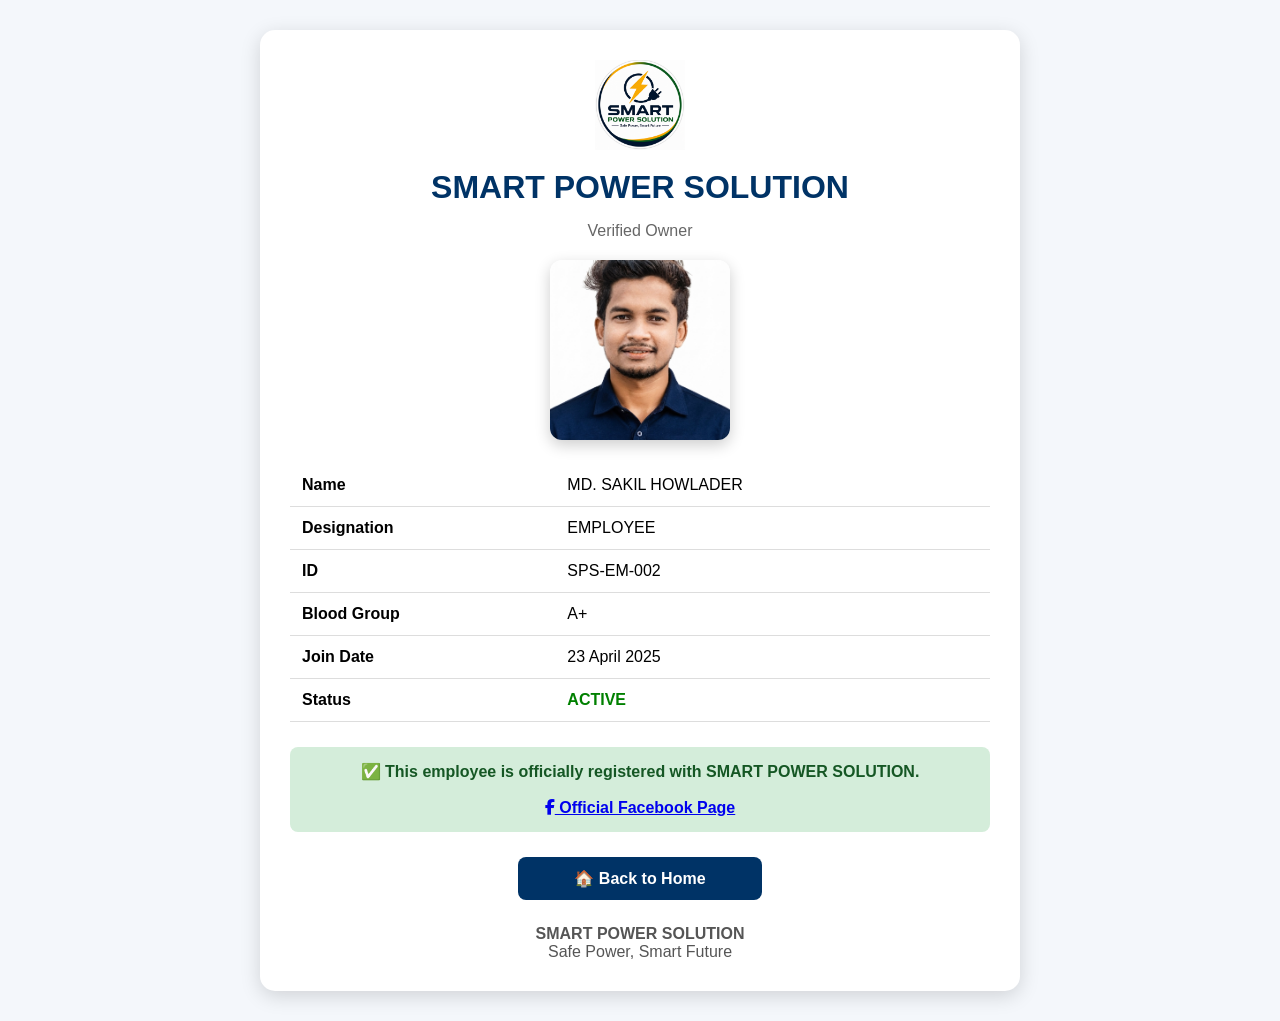
==== employee/sakil.html @ 56189e11 "Create sakil.html" ====
<!DOCTYPE html>
<html lang="en">
<head>
<meta charset="UTF-8">
<meta name="viewport" content="width=device-width, initial-scale=1.0">

<link rel="stylesheet" href="https://cdnjs.cloudflare.com/ajax/libs/font-awesome/6.7.2/css/all.min.css">

<title>Employee Verification</title>

<style>

body{
margin:0;
font-family:Arial,sans-serif;
background:#f4f7fb;
}

.card{
max-width:700px;
margin:30px auto;
background:#fff;
padding:30px;
border-radius:15px;
box-shadow:0 5px 20px rgba(0,0,0,.15);
}

.logo{
text-align:center;
}

.logo img{
width:90px;
margin-bottom:10px;
}

.logo h1{
color:#003366;
margin:5px 0;
}

.logo p{
color:#666;
}

.photo{
text-align:center;
margin:20px 0;
}

.photo img{
width:180px;
height:180px;
object-fit:cover;
border-radius:12px;
box-shadow:0 5px 15px rgba(0,0,0,.2);
}

table{
width:100%;
border-collapse:collapse;
margin-top:20px;
}

table td{
padding:12px;
border-bottom:1px solid #ddd;
}

.verify{
margin-top:25px;
background:#d4edda;
color:#155724;
padding:15px;
border-radius:8px;
text-align:center;
font-weight:bold;
}

.home{
display:block;
width:220px;
margin:25px auto;
padding:12px;
background:#003366;
color:#fff;
text-align:center;
text-decoration:none;
border-radius:8px;
font-weight:bold;
}

.home:hover{
background:#005bbb;
}

footer{
text-align:center;
margin-top:20px;
color:#555;
}

</style>

</head>

<body>

<div class="card">

<div class="logo">

<img src="../IMG_1128.png" alt="Company Logo">

<h1>SMART POWER SOLUTION</h1>

<p>Verified Owner</p>

</div>

<div class="photo">

<img src="photos/IMG_1172.jpeg" alt="MD. SAKIL HOWLADER">

</div>

<table>

<tr>
<td><b>Name</b></td>
<td>MD. SAKIL HOWLADER</td>
</tr>

<tr>
<td><b>Designation</b></td>
<td>EMPLOYEE</td>
</tr>

<tr>
<td><b>ID</b></td>
<td>SPS-EM-002</td>
</tr>

<tr>
<td><b>Blood Group</b></td>
<td>A+</td>
</tr>

<tr>
<td><b>Join Date</b></td>
<td>23 April 2025</td>
</tr>

<tr>
<td><b>Status</b></td>
<td style="color:green;"><b>ACTIVE</b></td>
</tr>

</table>

<div class="verify">

✅ This employee is officially registered with SMART POWER SOLUTION.

<br><br>

<a href="https://www.facebook.com/share/1ABEPChPc4/?mibextid=wwXIfr" target="_blank">

<i class="fa-brands fa-facebook-f"></i>

Official Facebook Page

</a>

</div>

<a href="../index.html" class="home">🏠 Back to Home</a>

<footer>

<b>SMART POWER SOLUTION</b><br>

Safe Power, Smart Future

</footer>

</div>

</body>
</html>
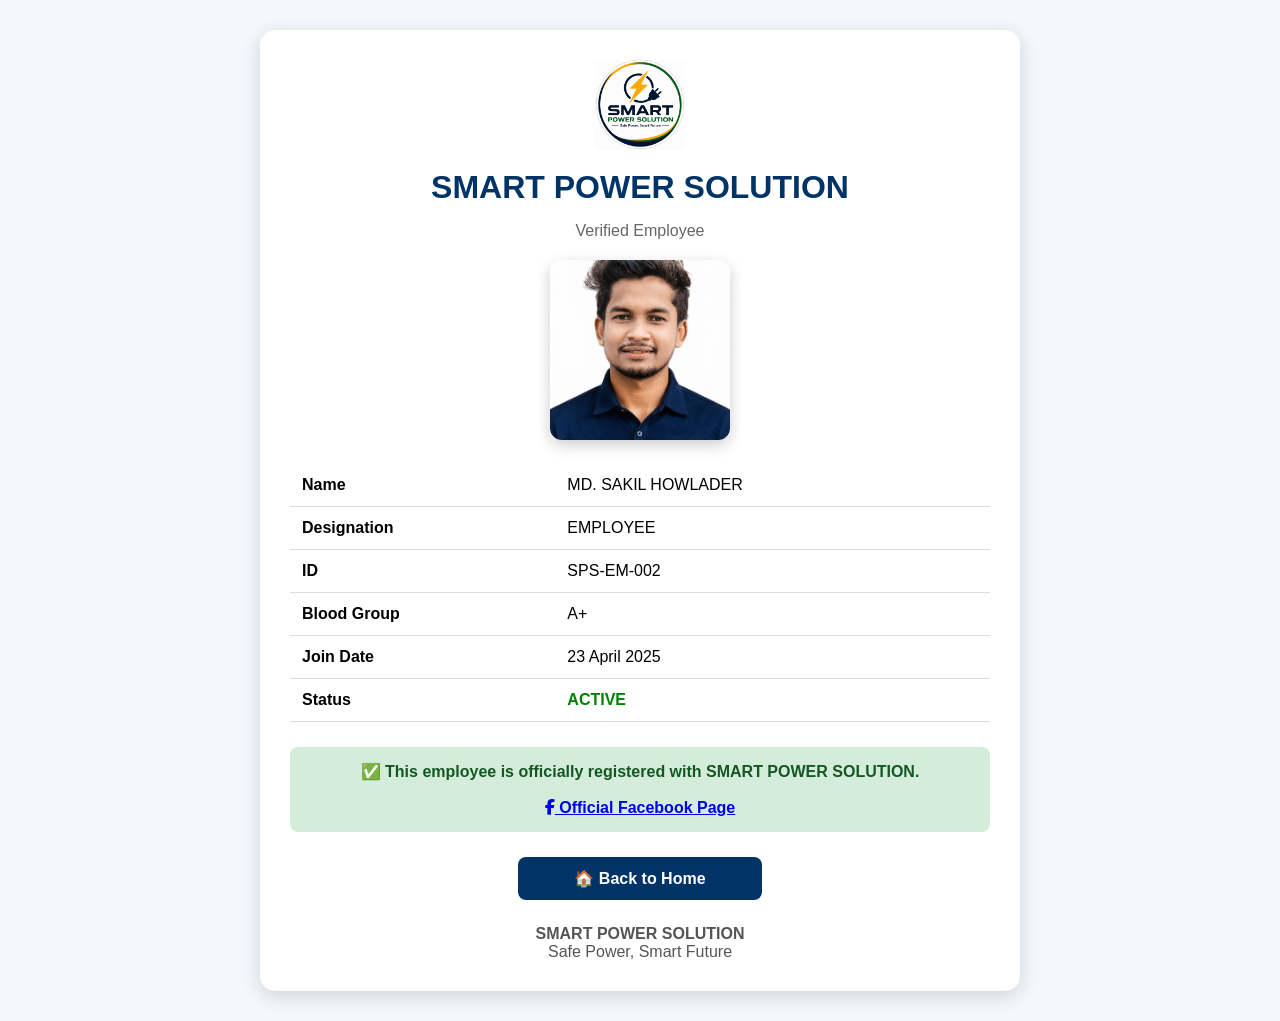
==== commit a2d59194: "Update sakil.html" ====
--- a/employee/sakil.html
+++ b/employee/sakil.html
@@ -114,7 +114,7 @@
 
 <h1>SMART POWER SOLUTION</h1>
 
-<p>Verified Owner</p>
+<p>Verified Employee</p>
 
 </div>
 
